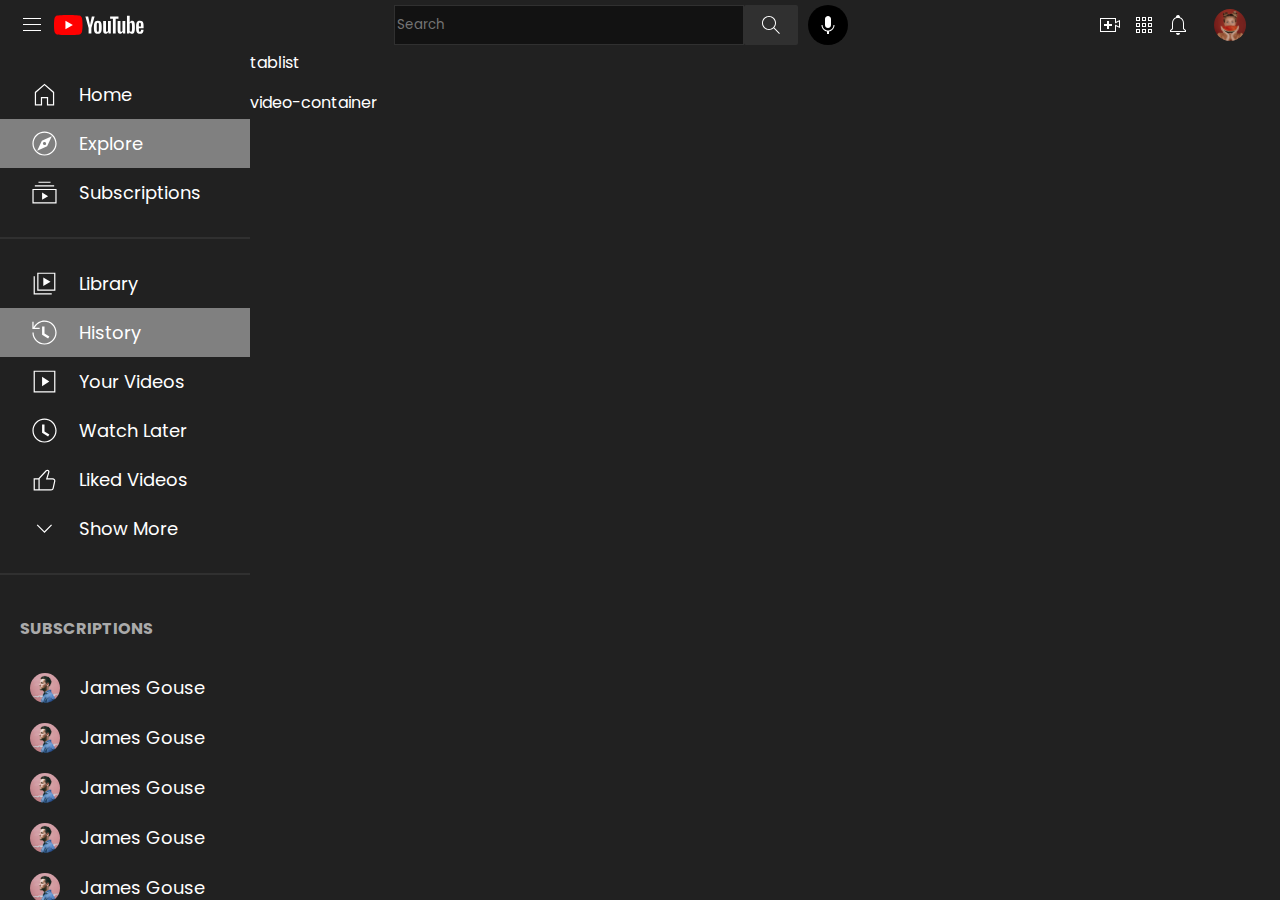
==== html/index.html @ 851e9370 "home page half UI made" ====
<!DOCTYPE html>
<html lang="en">

<head>
    <meta charset="UTF-8">
    <meta name="viewport" content="width=device-width, initial-scale=1.0">
    <title>Document</title>
    <link rel="preconnect" href="https://fonts.googleapis.com">
    <link rel="preconnect" href="https://fonts.gstatic.com" crossorigin>
    <link rel="preconnect" href="https://fonts.googleapis.com">
    <link rel="preconnect" href="https://fonts.gstatic.com" crossorigin>
    <link
        href="https://fonts.googleapis.com/css2?family=Inter:wght@100;200;300;400;500;600&family=Poppins:wght@400;500;600;700&display=swap"
        rel="stylesheet">
    <link rel="stylesheet" href="../css/main.css">
    <link rel="stylesheet" href="../css/navbar.css">
    <link rel="stylesheet" href="../css/sidebar.css">
</head>

<body>
    <main class="grid-container">
        <nav id="navbar">
            <div class="nav1">
                <img src="../Assets/navigation-icons/hamburger.svg" alt="hamburgerIcon">
                <img src="../Assets/common-pics/YTbutton.svg" alt="YoutubeButton">
            </div>
            <div class="nav2">
                <div style="display: flex;">
                    <input id="search-bar" type="text" placeholder="Search">
                    <div class="searchIcon-div">
                        <img src="../Assets/navigation-icons/search.svg" alt="searchIcon">
                    </div>
                </div>
                <div class="mic-div">
                    <img src="../Assets/navigation-icons/mic.svg" alt="mic-btn">
                </div>
            </div>
            <div class="nav3">
                <img src="../Assets/navigation-icons/create.svg" alt="Create-btn">
                <img src="../Assets/navigation-icons/apps.svg" alt="Apps-btn">
                <img src="../Assets/navigation-icons/notifications.svg" alt="Notifications-btn">
                <img src="../Assets/navigation-icons/Profile-pic.svg" alt="Profile-pic">
            </div>
        </nav>
        <aside id="sidebar">
            <div class="side sidebar-main">
                <div class="tab-container">
                    <img src="../Assets/sidebar-main/home.svg" alt="home-btn" class="side-icon">
                    <span class="tab-title">Home</span>
                </div>
                <div class="tab-container" style="background-color: grey;">
                    <img src="../Assets/sidebar-main/explore.svg" alt="explore-btn" class="side-icon">
                    <span class="tab-title">Explore</span>
                </div>
                <div class="tab-container">
                    <img src="../Assets/sidebar-main/subscriptions.svg" alt="subscriptions-btn" class="side-icon">
                    <span class="tab-title">Subscriptions</span>
                </div>
            </div>
            <div class="side sidebar-you">
                <div class="tab-container">
                    <img src="../Assets/sidebar-you/library.svg" alt="library-icon" class="side-icon">
                    <span class="tab-title">Library</span>
                </div>
                <div class="tab-container" style="background-color: grey;">
                    <img src="../Assets/sidebar-you/history.svg" alt="history" class="side-icon">
                    <span class="tab-title">History</span>
                </div>
                <div class="tab-container">
                    <img src="../Assets/sidebar-you/yourVideos.svg" alt="Menu-icon" class="side-icon">
                    <span class="tab-title">Your Videos</span>
                </div>
                <div class="tab-container">
                    <img src="../Assets/sidebar-you/watchLater.svg" alt="Timer-icon" class="side-icon">
                    <span class="tab-title">Watch Later</span>
                </div>
                <div class="tab-container">
                    <img src="../Assets/sidebar-you/liked.svg" alt="Like-icon" class="side-icon">
                    <span class="tab-title">Liked Videos</span>
                </div>
                <div class="tab-container">
                    <img src="../Assets/sidebar-you/arrowBottom.svg" alt="arrow-bottom-icon" class="side-icon">
                    <span class="tab-title">Show More</span>
                </div>
            </div>
            <div class="side sidebar-subscriptions">
                <h4 class="sub-container-heading">SUBSCRIPTIONS</h4>
                <div class="tab-container">
                    <img src="../Assets/sidebar-subscriptions/User-Avatar.svg" alt="User-Avatar" class="subs-avatar">
                    <span class="tab-title">James Gouse</span>
                </div>
                <div class="tab-container">
                    <img src="../Assets/sidebar-subscriptions/User-Avatar.svg" alt="User-Avatar" class="subs-avatar">
                    <span class="tab-title">James Gouse</span>
                </div>
                <div class="tab-container">
                    <img src="../Assets/sidebar-subscriptions/User-Avatar.svg" alt="User-Avatar" class="subs-avatar">
                    <span class="tab-title">James Gouse</span>
                </div>
                <div class="tab-container">
                    <img src="../Assets/sidebar-subscriptions/User-Avatar.svg" alt="User-Avatar" class="subs-avatar">
                    <span class="tab-title">James Gouse</span>
                </div>
                <div class="tab-container">
                    <img src="../Assets/sidebar-subscriptions/User-Avatar.svg" alt="User-Avatar" class="subs-avatar">
                    <span class="tab-title">James Gouse</span>
                </div>
                <div class="tab-container">
                    <img src="../Assets/sidebar-subscriptions/User-Avatar.svg" alt="User-Avatar" class="subs-avatar">
                    <span class="tab-title">James Gouse</span>
                </div>
                <div class="tab-container">
                    <img src="../Assets/sidebar-subscriptions/User-Avatar.svg" alt="User-Avatar" class="subs-avatar">
                    <span class="tab-title">James Gouse</span>
                </div>
                <div class="tab-container">
                    <img src="../Assets/sidebar-you/arrowBottom.svg" alt="arrow-bottom-icon" class="side-icon">
                    <span class="tab-title">Show More</span>
                </div>
            </div>
            <div class="side sidebar-explore">
                <h4 class="sub-container-heading">MORE FROM YOUTUBE</h4>
                <div class="tab-container">
                    <img src="../Assets/sidebar-explore/premium.svg" alt="premium-icon" class="side-icon">
                    <span class="tab-title">Youtube Premium</span>
                </div>
                <div class="tab-container">
                    <img src="../Assets/sidebar-explore/gaming.svg" alt="gaming-icon" class="side-icon">
                    <span class="tab-title">Gaming</span>
                </div>
                <div class="tab-container">
                    <img src="../Assets/sidebar-explore/live.svg" alt="live-icon" class="side-icon">
                    <span class="tab-title">Live</span>
                </div>
                <div class="tab-container">
                    <img src="../Assets/sidebar-explore/sports.svg" alt="sports-icon" class="side-icon">
                    <span class="tab-title">Sports</span>
                </div>
            </div>
            <div class="side sidebar-footer1">
                <div class="tab-container">
                    <img src="../Assets/sidebar-footer/settings.svg" alt="settings-icon" class="side-icon">
                    <span class="tab-title">Settings</span>
                </div>
                <div class="tab-container">
                    <img src="../Assets/sidebar-footer/settings.svg" alt="settings-icon" class="side-icon">
                    <span class="tab-title">Settings</span>
                </div>
                <div class="tab-container">
                    <img src="../Assets/sidebar-footer/settings.svg" alt="settings-icon" class="side-icon">
                    <span class="tab-title">Settings</span>
                </div>
                <div class="tab-container">
                    <img src="../Assets/sidebar-footer/settings.svg" alt="settings-icon" class="side-icon">
                    <span class="tab-title">Settings</span>
                </div>
            </div>
        </aside>
        <header id="tablist">tablist</header>
        <section id="video-container">video-container</section>
    </main>


    <!-- External js file -->
    <script src="../scripts/script1.js"></script>
</body>

</html>
---- css/main.css ----
/* Universal styles */
* {
  font-family: "Inter", sans-serif;
  font-family: "Poppins", sans-serif;
  box-sizing: border-box;
}
body {
  margin: 0;
  padding: 0;
  background-color: #212121;
  color: white;
}
/* making grid layout */
.grid-container {
  display: grid;
  grid-template-columns: 250px 1fr;
  grid-template-rows: 50px 40px 1fr;
  gap: 0 0;
  grid-template-areas: 
    "navbar navbar"
    "sidebar tablist"
    "sidebar video-container"
  ;
}
/****** 
Remove background color and grid area comments after development
******/
#navbar {
  /* grid-area: 1 / 1 / 2 / 6; */
  grid-area: navbar;
  /* background-color: red; */
  width: 100vw;
  height: 50px;
  display: flex;
}
#sidebar {
  /* grid-area: 2 / 1 / 6 / 2; */
  grid-area: sidebar;
  /* background-color: purple; */
  width: 250px;
  height: calc(100vh - 50px);
}
#tablist {
  /* grid-area: 2 / 2 / 3 / 6; */
  grid-area: tablist;
  /* background-color: pink; */
}
#video-container {
  /* grid-area: 3 / 2 / 6 / 6; */
  grid-area: video-container;
  /* background-color: blue; */
}
---- css/navbar.css ----
#navbar{
    display: flex;
    justify-content: space-between;
    align-items: center;
    padding: 10px 20px;
}
.nav1, .nav2, .nav3, .searchIcon-div, .mic-div{
    display: flex;
    justify-content: center;
    align-items: center;
    gap: 10px;
}
#search-bar{
    background-color: #121212;
    width: 350px;
    height: 40px;
    border: 1px solid #303030;
}
.searchIcon-div{
    padding: 5px 15px;
    border-radius: 2px;
    background-color: #303030;
}
.mic-div{
    background-color: black;
    width: 40px;
    height: 40px;
    border-radius: 50%;
    padding: 3px;
}
---- css/sidebar.css ----
#sidebar{
    overflow-y: auto;
}
.side{
    padding: 20px 0px;
}
.sidebar-main, .sidebar-you, .sidebar-subscriptions, .sidebar-explore, .sidebar-footer1{
    border-bottom: 2px solid #303030;
}
.tab-container{
    display: flex;
    /* justify-content: center; */
    align-items: center;
    gap: 20px;
    padding: 10px 30px;
}
.side-icon{
    width: 29px;
    height: 29px;
}
.tab-title{
    font-size: 18px;
}
.sub-container-heading{
    color: #AAAAAA;
}
/* Subscriptions tab */
.sub-container-heading{
    padding-left: 20px;
}
.subs-avatar{
    width: 30px;
    height: 30px;
    border-radius: 50%;
}
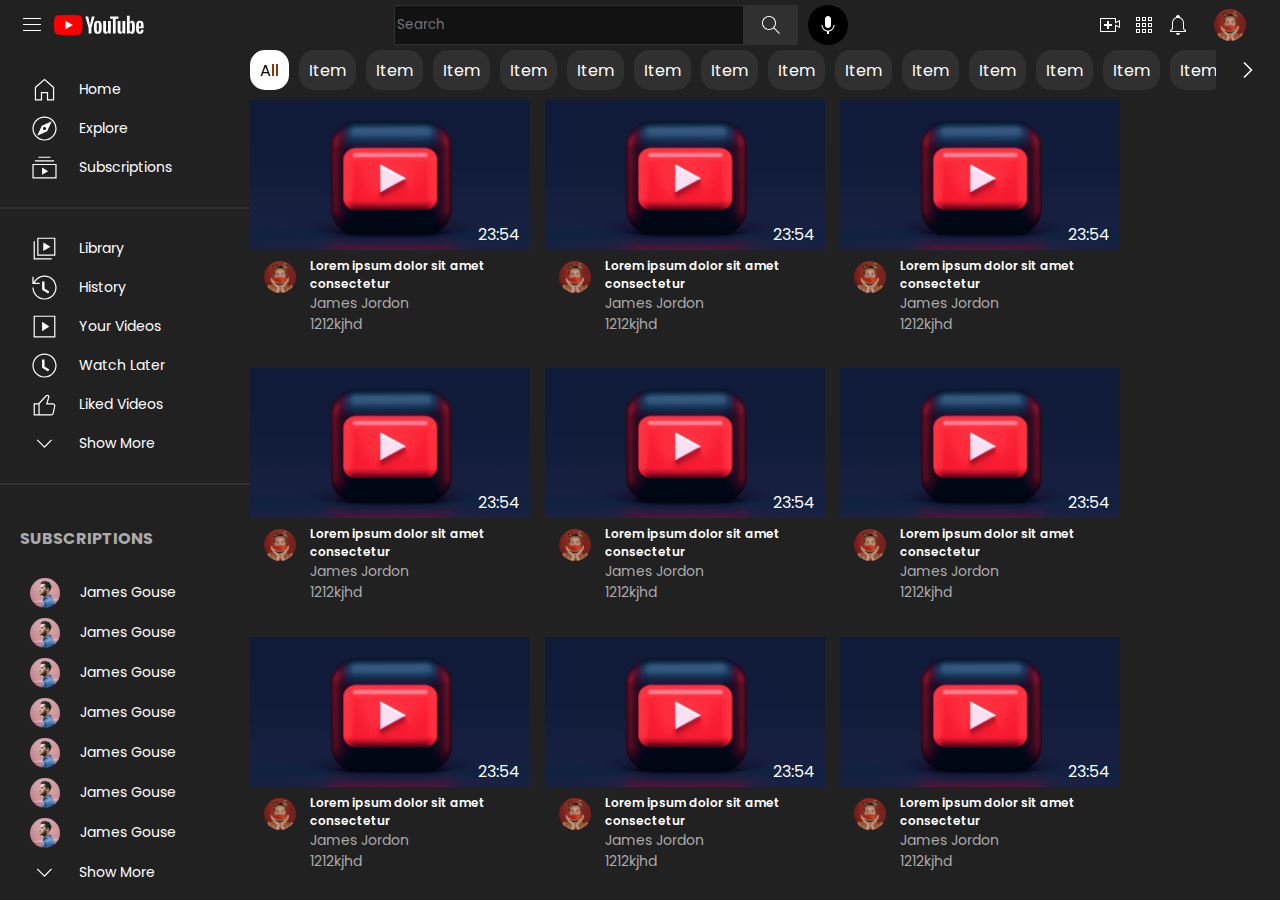
==== commit ac2ba66a: "thumbnails added" ====
--- a/html/index.html
+++ b/html/index.html
@@ -15,6 +15,8 @@
     <link rel="stylesheet" href="../css/main.css">
     <link rel="stylesheet" href="../css/navbar.css">
     <link rel="stylesheet" href="../css/sidebar.css">
+    <link rel="stylesheet" href="../css/tagList.css">
+    <link rel="stylesheet" href="../css/videoList.css">
 </head>
 
 <body>
@@ -48,7 +50,7 @@
                     <img src="../Assets/sidebar-main/home.svg" alt="home-btn" class="side-icon">
                     <span class="tab-title">Home</span>
                 </div>
-                <div class="tab-container" style="background-color: grey;">
+                <div class="tab-container">
                     <img src="../Assets/sidebar-main/explore.svg" alt="explore-btn" class="side-icon">
                     <span class="tab-title">Explore</span>
                 </div>
@@ -62,7 +64,7 @@
                     <img src="../Assets/sidebar-you/library.svg" alt="library-icon" class="side-icon">
                     <span class="tab-title">Library</span>
                 </div>
-                <div class="tab-container" style="background-color: grey;">
+                <div class="tab-container">
                     <img src="../Assets/sidebar-you/history.svg" alt="history" class="side-icon">
                     <span class="tab-title">History</span>
                 </div>
@@ -143,21 +145,220 @@
                     <span class="tab-title">Settings</span>
                 </div>
                 <div class="tab-container">
-                    <img src="../Assets/sidebar-footer/settings.svg" alt="settings-icon" class="side-icon">
-                    <span class="tab-title">Settings</span>
-                </div>
-                <div class="tab-container">
-                    <img src="../Assets/sidebar-footer/settings.svg" alt="settings-icon" class="side-icon">
-                    <span class="tab-title">Settings</span>
-                </div>
-                <div class="tab-container">
-                    <img src="../Assets/sidebar-footer/settings.svg" alt="settings-icon" class="side-icon">
-                    <span class="tab-title">Settings</span>
+                    <img src="../Assets/sidebar-footer/report.svg" alt="report-icon" class="side-icon">
+                    <span class="tab-title">Report History</span>
+                </div>
+                <div class="tab-container">
+                    <img src="../Assets/sidebar-footer/help.svg" alt="help-icon" class="side-icon">
+                    <span class="tab-title">Help</span>
+                </div>
+                <div class="tab-container">
+                    <img src="../Assets/sidebar-footer/feedback.svg" alt="feedback-icon" class="side-icon">
+                    <span class="tab-title">Send Feedback</span>
                 </div>
             </div>
         </aside>
-        <header id="tablist">tablist</header>
-        <section id="video-container">video-container</section>
+        <header id="tablist">
+            <span class="tablist-item all-tablist">All</span>
+            <span class="tablist-item">Item</span>
+            <span class="tablist-item">Item</span>
+            <span class="tablist-item">Item</span>
+            <span class="tablist-item">Item</span>
+            <span class="tablist-item">Item</span>
+            <span class="tablist-item">Item</span>
+            <span class="tablist-item">Item</span>
+            <span class="tablist-item">Item</span>
+            <span class="tablist-item">Item</span>
+            <span class="tablist-item">Item</span>
+            <span class="tablist-item">Item</span>
+            <span class="tablist-item">Item</span>
+            <span class="tablist-item">Item</span>
+            <span class="tablist-item">Item</span>
+            <span class="tablist-item">Item</span>
+            <span class="tablist-item">Item</span>
+            <span class="tablist-item">Item</span>
+            <span class="tablist-item">Item</span>
+            <span class="tablist-item">Item</span>
+            <span class="tablist-item">Item</span>
+            <span class="tablist-item">Item</span>
+            <span class="tablist-item">Item</span>
+            <span class="tablist-item">Item</span>
+            <span class="tablist-item">Item</span>
+            <span class="tablist-item">Item</span>
+            <span class="tablist-item">Item</span>
+            <span class="tablist-item">Item</span>
+            <span class="tablist-item">Item</span>
+            <span class="tablist-item">Item</span>
+            <div class="rightArrow-container">
+                <img src="../Assets/navigation-icons/rightArrow.svg" alt="RightArrow-icon">
+            </div>
+
+        </header>
+        <section id="thumbnails-container">
+            <div class="thumbnail">
+                <div class="image-container">
+                    <img src="../Assets/thumbnail-images/image 1.jpg" alt="thumbnail-image">
+                    <div class="video-duration">23:54</div>
+                </div>
+                <div class="video-details-container">
+                    <div class="thumbnail-top">
+                        <div class="channel-profile-pic">
+                            <img src="../Assets/navigation-icons/Profile-pic.svg" alt="channel-profile-pic">
+                        </div>
+                        <div class="video-title">Lorem ipsum dolor sit amet consectetur
+                        </div>
+                        <div class="video-side-menu">:</div>
+                    </div>
+                    <div class="channel-name">James Jordon</div>
+                    <div class="content-details">1212kjhd</div>
+                </div>
+            </div>
+            <div class="thumbnail">
+                <div class="image-container">
+                    <img src="../Assets/thumbnail-images/image 1.jpg" alt="thumbnail-image">
+                    <div class="video-duration">23:54</div>
+                </div>
+                <div class="video-details-container">
+                    <div class="thumbnail-top">
+                        <div class="channel-profile-pic">
+                            <img src="../Assets/navigation-icons/Profile-pic.svg" alt="channel-profile-pic">
+                        </div>
+                        <div class="video-title">Lorem ipsum dolor sit amet consectetur
+                        </div>
+                        <div class="video-side-menu">:</div>
+                    </div>
+                    <div class="channel-name">James Jordon</div>
+                    <div class="content-details">1212kjhd</div>
+                </div>
+            </div>
+            <div class="thumbnail">
+                <div class="image-container">
+                    <img src="../Assets/thumbnail-images/image 1.jpg" alt="thumbnail-image">
+                    <div class="video-duration">23:54</div>
+                </div>
+                <div class="video-details-container">
+                    <div class="thumbnail-top">
+                        <div class="channel-profile-pic">
+                            <img src="../Assets/navigation-icons/Profile-pic.svg" alt="channel-profile-pic">
+                        </div>
+                        <div class="video-title">Lorem ipsum dolor sit amet consectetur
+                        </div>
+                        <div class="video-side-menu">:</div>
+                    </div>
+                    <div class="channel-name">James Jordon</div>
+                    <div class="content-details">1212kjhd</div>
+                </div>
+            </div>
+            <div class="thumbnail">
+                <div class="image-container">
+                    <img src="../Assets/thumbnail-images/image 1.jpg" alt="thumbnail-image">
+                    <div class="video-duration">23:54</div>
+                </div>
+                <div class="video-details-container">
+                    <div class="thumbnail-top">
+                        <div class="channel-profile-pic">
+                            <img src="../Assets/navigation-icons/Profile-pic.svg" alt="channel-profile-pic">
+                        </div>
+                        <div class="video-title">Lorem ipsum dolor sit amet consectetur
+                        </div>
+                        <div class="video-side-menu">:</div>
+                    </div>
+                    <div class="channel-name">James Jordon</div>
+                    <div class="content-details">1212kjhd</div>
+                </div>
+            </div>
+            <div class="thumbnail">
+                <div class="image-container">
+                    <img src="../Assets/thumbnail-images/image 1.jpg" alt="thumbnail-image">
+                    <div class="video-duration">23:54</div>
+                </div>
+                <div class="video-details-container">
+                    <div class="thumbnail-top">
+                        <div class="channel-profile-pic">
+                            <img src="../Assets/navigation-icons/Profile-pic.svg" alt="channel-profile-pic">
+                        </div>
+                        <div class="video-title">Lorem ipsum dolor sit amet consectetur
+                        </div>
+                        <div class="video-side-menu">:</div>
+                    </div>
+                    <div class="channel-name">James Jordon</div>
+                    <div class="content-details">1212kjhd</div>
+                </div>
+            </div>
+            <div class="thumbnail">
+                <div class="image-container">
+                    <img src="../Assets/thumbnail-images/image 1.jpg" alt="thumbnail-image">
+                    <div class="video-duration">23:54</div>
+                </div>
+                <div class="video-details-container">
+                    <div class="thumbnail-top">
+                        <div class="channel-profile-pic">
+                            <img src="../Assets/navigation-icons/Profile-pic.svg" alt="channel-profile-pic">
+                        </div>
+                        <div class="video-title">Lorem ipsum dolor sit amet consectetur
+                        </div>
+                        <div class="video-side-menu">:</div>
+                    </div>
+                    <div class="channel-name">James Jordon</div>
+                    <div class="content-details">1212kjhd</div>
+                </div>
+            </div>
+            <div class="thumbnail">
+                <div class="image-container">
+                    <img src="../Assets/thumbnail-images/image 1.jpg" alt="thumbnail-image">
+                    <div class="video-duration">23:54</div>
+                </div>
+                <div class="video-details-container">
+                    <div class="thumbnail-top">
+                        <div class="channel-profile-pic">
+                            <img src="../Assets/navigation-icons/Profile-pic.svg" alt="channel-profile-pic">
+                        </div>
+                        <div class="video-title">Lorem ipsum dolor sit amet consectetur
+                        </div>
+                        <div class="video-side-menu">:</div>
+                    </div>
+                    <div class="channel-name">James Jordon</div>
+                    <div class="content-details">1212kjhd</div>
+                </div>
+            </div>
+            <div class="thumbnail">
+                <div class="image-container">
+                    <img src="../Assets/thumbnail-images/image 1.jpg" alt="thumbnail-image">
+                    <div class="video-duration">23:54</div>
+                </div>
+                <div class="video-details-container">
+                    <div class="thumbnail-top">
+                        <div class="channel-profile-pic">
+                            <img src="../Assets/navigation-icons/Profile-pic.svg" alt="channel-profile-pic">
+                        </div>
+                        <div class="video-title">Lorem ipsum dolor sit amet consectetur
+                        </div>
+                        <div class="video-side-menu">:</div>
+                    </div>
+                    <div class="channel-name">James Jordon</div>
+                    <div class="content-details">1212kjhd</div>
+                </div>
+            </div>
+            <div class="thumbnail">
+                <div class="image-container">
+                    <img src="../Assets/thumbnail-images/image 1.jpg" alt="thumbnail-image">
+                    <div class="video-duration">23:54</div>
+                </div>
+                <div class="video-details-container">
+                    <div class="thumbnail-top">
+                        <div class="channel-profile-pic">
+                            <img src="../Assets/navigation-icons/Profile-pic.svg" alt="channel-profile-pic">
+                        </div>
+                        <div class="video-title">Lorem ipsum dolor sit amet consectetur
+                        </div>
+                        <div class="video-side-menu">:</div>
+                    </div>
+                    <div class="channel-name">James Jordon</div>
+                    <div class="content-details">1212kjhd</div>
+                </div>
+            </div>
+            
+        </section>
     </main>
 
 
--- a/css/sidebar.css
+++ b/css/sidebar.css
@@ -12,14 +12,17 @@
     /* justify-content: center; */
     align-items: center;
     gap: 20px;
-    padding: 10px 30px;
+    padding: 5px 30px;
+}
+.tab-container:hover{
+    background-color: #313131;
 }
 .side-icon{
     width: 29px;
     height: 29px;
 }
 .tab-title{
-    font-size: 18px;
+    font-size: 14px;
 }
 .sub-container-heading{
     color: #AAAAAA;
--- a/css/tagList.css
+++ b/css/tagList.css
@@ -0,0 +1,29 @@
+#tablist{
+    display: flex;
+    gap: 10px;
+    position: relative;
+    overflow-x: scroll;
+}
+#tablist::-webkit-scrollbar{
+    display: none;
+}
+.tablist-item{
+    display: flex;
+    align-items: center;
+    padding: 10px;
+    background-color: #303030;
+    border-radius: 15px;
+}
+.all-tablist{
+    background-color: white;
+    color: black;
+}
+.rightArrow-container{
+    height: 100%;
+    padding: 20px;
+    display: flex;
+    align-items: center;
+    background-color: #212121;
+    position: sticky;
+    right: 0;
+}--- a/css/videoList.css
+++ b/css/videoList.css
@@ -0,0 +1,44 @@
+#thumbnails-container{
+    padding: 10px 0;
+    display: flex;
+    flex-wrap: wrap;
+    gap: 15px;
+    /* grid-template-columns: 1fr 1; */
+}
+.thumbnail{
+    width: 280px;
+    height: 240px;
+}
+.image-container{
+    position: relative;
+    max-width: 280px;
+}
+.image-container > img{
+    width: 100%;
+    height: 150px;
+}
+.video-duration{
+    position: absolute;
+    bottom: 10px;
+    right: 10px;
+}
+/* video details container grid - css */
+.thumbnail-top{
+    display: flex;
+}
+.channel-profile-pic{
+    width: 60px;
+    height: 35px;
+}
+.video-title{
+    font-size: 12px;
+    font-weight: 600;
+}
+.video-side-menu{
+    display: none;
+}
+.channel-name, .content-details{
+    padding-left: 60px;
+    color: #AAAAAA;
+    font-size: 14px;
+}
